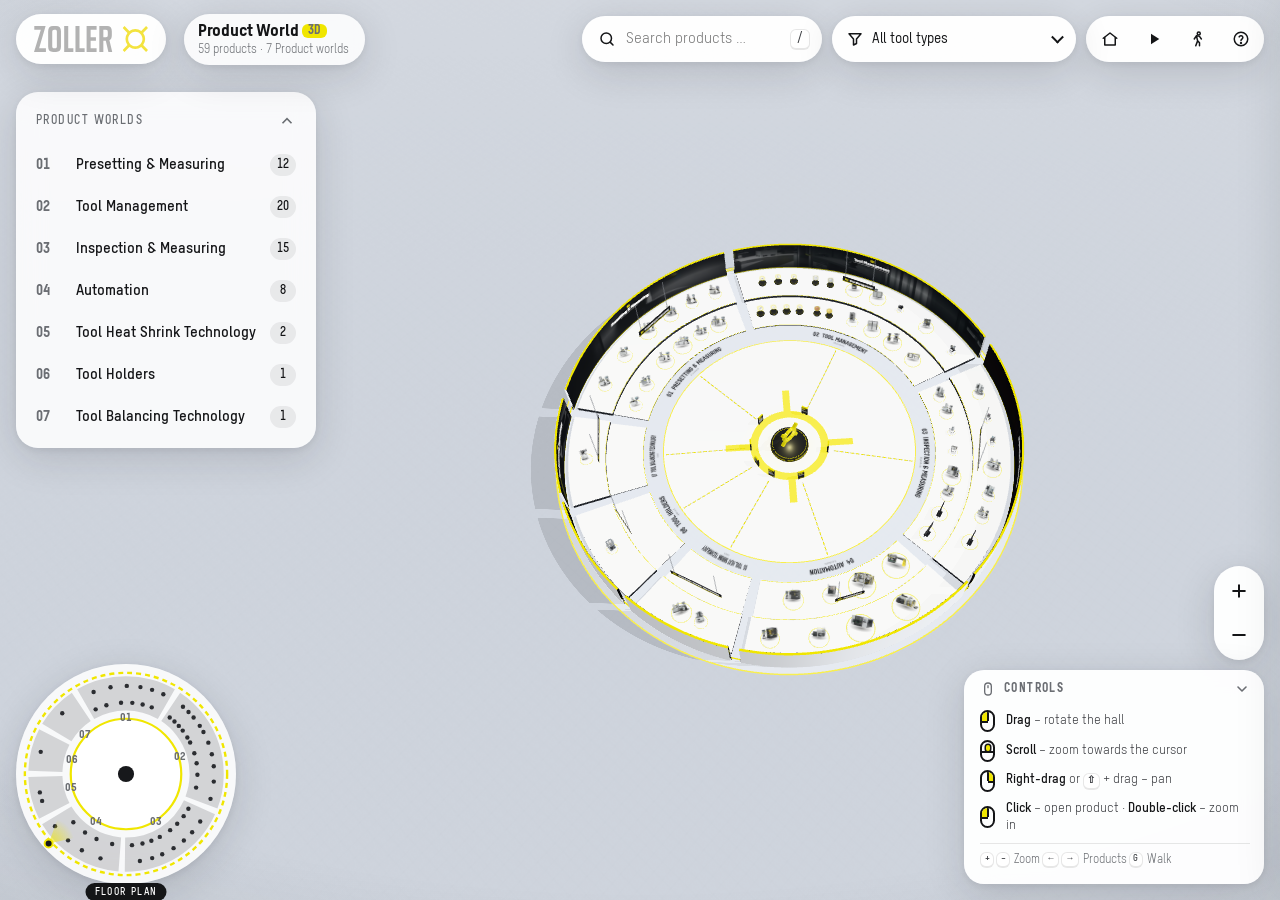
==== docs/en-ca/index.html @ 80442651 "Showroom auf Englisch, Französisch und Spanisch für die Länderseiten - Sprachfassungen /en-ca/, /fr-" ====
<!doctype html>
<html lang="en-CA">
<head>
  <meta charset="utf-8">
  <meta name="viewport" content="width=device-width, initial-scale=1, viewport-fit=cover">
  <title>ZOLLER 3D Product World</title>
  <meta name="description" content="All ZOLLER products in a walk-through 3D showroom – arranged by product world: presetting & measuring, tool management, inspection & measuring, automation, tool heat shrink technology, tool holders and tool balancing.">
  <meta name="theme-color" content="#e7e9ec">
  <meta property="og:title" content="ZOLLER 3D Product World">
  <meta property="og:description" content="All ZOLLER products in a walk-through 3D showroom, arranged by product world.">
  <meta property="og:image" content="https://mzollercreations.github.io/zoller-produktumgebung-3d/assets/img/vorschau.jpg">
  <meta property="og:type" content="website">
  <meta name="twitter:card" content="summary_large_image">
  <link rel="icon" href="../assets/img/favicon.ico">
  <link rel="stylesheet" href="../assets/css/app.css">
  <script type="importmap">{ "imports": { "three": "../assets/vendor/three.module.min.js" } }</script>
</head>
<body>
  <div class="app is-loading" id="app">
    <canvas id="scene" class="scene" aria-label="3D showroom with all ZOLLER products"></canvas>
    <div class="vignette" aria-hidden="true"></div>

    <header class="topbar">
      <a class="brand" href="https://mzollercreations.github.io/zoller-canada/" aria-label="Back to the ZOLLER website" title="Back to the ZOLLER website">
        <img src="../assets/img/zoller.svg" alt="ZOLLER" width="132" height="30">
      </a>
      <div class="brand__title">
        <strong>Product World <span class="tag3d">3D</span></strong>
        <span id="stats">Showroom</span>
      </div>

      <div class="tools">
        <div class="search" id="search-wrap">
          <svg class="icon" viewBox="0 0 24 24" aria-hidden="true"><circle cx="11" cy="11" r="7"/><path d="m20 20-3.5-3.5"/></svg>
          <input id="search" type="search" placeholder="Search products …" autocomplete="off" aria-label="Search products" aria-controls="search-results" aria-expanded="false" role="combobox">
          <kbd class="kbd" aria-hidden="true">/</kbd>
          <ul class="search__results" id="search-results" role="listbox" hidden></ul>
        </div>
        <label class="select" title="Which machines suit your tool type?">
          <svg class="icon" viewBox="0 0 24 24" aria-hidden="true"><path d="M4 5h16l-6 7v6l-4 2v-8z"/></svg>
          <select id="tooltype" aria-label="Filter by tool type"><option value="">All tool types</option></select>
        </label>
        <div class="seg" role="group" aria-label="View">
          <button class="btn-icon" id="btn-overview" type="button" title="Overview (H)" aria-label="Overview">
            <svg viewBox="0 0 24 24" aria-hidden="true"><path d="M3 11 12 4l9 7"/><path d="M5 10v10h14V10"/></svg><span>Overview</span>
          </button>
          <button class="btn-icon" id="btn-tour" type="button" title="Automatic tour (T)" aria-label="Start tour">
            <svg viewBox="0 0 24 24" aria-hidden="true"><path d="M8 5v14l11-7z"/></svg><span>Tour</span>
          </button>
          <button class="btn-icon" id="btn-walk" type="button" title="Walk through the hall (G)" aria-label="Walk" aria-pressed="false">
            <svg viewBox="0 0 24 24" aria-hidden="true"><circle cx="13" cy="4.5" r="2"/><path d="m9 21 2.5-6.5L14 17v4M7 12l3-4.5 4 1 2.5 3.5M11.5 14.5 10 8"/></svg><span>Walk</span>
          </button>
          <button class="btn-icon" id="btn-help" type="button" title="Controls (?)" aria-label="Help with the controls">
            <svg viewBox="0 0 24 24" aria-hidden="true"><circle cx="12" cy="12" r="9"/><path d="M9.5 9.2a2.6 2.6 0 0 1 5 .9c0 1.8-2.5 2.2-2.5 3.9"/><circle cx="12" cy="17.3" r=".6" fill="currentColor"/></svg>
          </button>
        </div>
      </div>
    </header>

    <nav class="dock" id="dock" aria-label="Product worlds">
      <div class="dock__head">
        <span>Product worlds</span>
        <button class="dock__toggle" id="dock-toggle" type="button" aria-expanded="true" aria-label="Expand/collapse product worlds">
          <svg viewBox="0 0 24 24" aria-hidden="true"><path d="m6 15 6-6 6 6"/></svg>
        </button>
      </div>
      <ol class="dock__list" id="dock-list"></ol>
    </nav>

    <div class="minimap" id="minimap-wrap">
      <canvas id="minimap" width="220" height="220" aria-label="Floor plan of the hall – click to fly there"></canvas>
      <span class="minimap__label">Floor plan</span>
    </div>

    <div class="tooltip" id="tooltip" role="status" aria-live="polite"></div>

    <div class="filterbar" id="filterbar" hidden>
      <span id="filter-text"></span>
      <button type="button" id="filter-clear" class="chip chip--dark">Clear filter ×</button>
    </div>

    <aside class="panel" id="panel" aria-hidden="true" aria-labelledby="panel-title" role="dialog">
      <div class="panel__bar">
        <button type="button" class="round" id="panel-prev" aria-label="Previous product" title="Previous product (←)"><svg viewBox="0 0 24 24"><path d="m15 18-6-6 6-6"/></svg></button>
        <span class="panel__pos" id="panel-pos"></span>
        <button type="button" class="round" id="panel-next" aria-label="Next product" title="Next product (→)"><svg viewBox="0 0 24 24"><path d="m9 18 6-6-6-6"/></svg></button>
        <button type="button" class="round round--close" id="panel-close" aria-label="Close" title="Close (Esc)"><svg viewBox="0 0 24 24"><path d="M6 6l12 12M18 6 6 18"/></svg></button>
      </div>
      <div class="panel__scroll" id="panel-body"></div>
    </aside>

    <div class="tourbar" id="tourbar" hidden>
      <div class="tourbar__progress"><i id="tour-progress"></i></div>
      <div class="tourbar__row">
        <span class="tourbar__badge">Tour</span>
        <span class="tourbar__now" id="tour-now"></span>
        <button type="button" class="round round--sm" id="tour-prev" aria-label="Back"><svg viewBox="0 0 24 24"><path d="m15 18-6-6 6-6"/></svg></button>
        <button type="button" class="round round--sm round--yellow" id="tour-play" aria-label="Pause"><svg viewBox="0 0 24 24"><path d="M8 5h3v14H8zM13 5h3v14h-3z"/></svg></button>
        <button type="button" class="round round--sm" id="tour-next" aria-label="Next"><svg viewBox="0 0 24 24"><path d="m9 18 6-6-6-6"/></svg></button>
        <button type="button" class="round round--sm" id="tour-stop" aria-label="End tour"><svg viewBox="0 0 24 24"><path d="M6 6l12 12M18 6 6 18"/></svg></button>
      </div>
    </div>

    <div class="walkhint" id="walkhint" hidden>
      <strong>Walk mode</strong>
      <span>You are walking through the hall at eye level</span>
      <button type="button" class="chip chip--dark" id="walk-exit">Exit</button>
    </div>

    <div class="toast" id="toast" role="status" aria-live="polite"></div>

    <div class="controls" id="controls">
      <div class="zoom" role="group" aria-label="Zoom">
        <button type="button" class="zoom__btn" id="zoom-in" aria-label="Zoom in" title="Zoom in (+)"><svg viewBox="0 0 24 24"><path d="M12 5v14M5 12h14"/></svg></button>
        <button type="button" class="zoom__btn" id="zoom-out" aria-label="Zoom out" title="Zoom out (−)"><svg viewBox="0 0 24 24"><path d="M5 12h14"/></svg></button>
      </div>
      <section class="legend" id="legend" aria-label="Controls">
        <button type="button" class="legend__head" id="legend-toggle" aria-expanded="true">
          <span class="legend__title"><svg viewBox="0 0 24 24" aria-hidden="true"><rect x="7" y="3" width="10" height="18" rx="5"/><path d="M12 7v3"/></svg>Controls</span>
          <svg class="legend__chev" viewBox="0 0 24 24" aria-hidden="true"><path d="m6 9 6 6 6-6"/></svg>
        </button>
        <ul class="legend__list legend--orbit only-desktop-list">
          <li><i class="m m--left" aria-hidden="true"></i><span><b>Drag</b> – rotate the hall</span></li>
          <li><i class="m m--wheel" aria-hidden="true"></i><span><b>Scroll</b> – zoom towards the cursor</span></li>
          <li><i class="m m--right" aria-hidden="true"></i><span><b>Right-drag</b> or <kbd>⇧</kbd> + drag – pan</span></li>
          <li><i class="m m--left" aria-hidden="true"></i><span><b>Click</b> – open product · <b>Double-click</b> – zoom in</span></li>
          <li class="legend__keys"><kbd>+</kbd><kbd>−</kbd> Zoom <kbd>←</kbd><kbd>→</kbd> Products <kbd>G</kbd> Walk</li>
        </ul>
        <ul class="legend__list legend--walk only-desktop-list">
          <li><span class="k"><kbd>W</kbd><kbd>A</kbd><kbd>S</kbd><kbd>D</kbd></span><span>walk · <kbd>⇧</kbd> faster</span></li>
          <li><span class="k"><kbd>Q</kbd><kbd>E</kbd></span><span>turn (also <kbd>←</kbd><kbd>→</kbd>)</span></li>
          <li><i class="m m--left" aria-hidden="true"></i><span><b>Drag</b> – look around</span></li>
          <li><i class="m m--left" aria-hidden="true"></i><span><b>Click the floor</b> – walk there</span></li>
          <li class="legend__keys"><kbd>G</kbd> or <kbd>Esc</kbd> ends walk mode</li>
        </ul>
        <ul class="legend__list legend--orbit only-touch-list">
          <li><i class="f f--1" aria-hidden="true"></i><span><b>Swipe</b> – rotate the hall</span></li>
          <li><i class="f f--2" aria-hidden="true"></i><span><b>Pinch with two fingers</b> – zoom</span></li>
          <li><i class="f f--2" aria-hidden="true"></i><span><b>Drag with two fingers</b> – pan</span></li>
          <li><i class="f f--1" aria-hidden="true"></i><span><b>Tap</b> – open product</span></li>
        </ul>
        <ul class="legend__list legend--walk only-touch-list">
          <li><i class="f f--1" aria-hidden="true"></i><span><b>Swipe</b> – look around</span></li>
          <li><i class="f f--1" aria-hidden="true"></i><span><b>Tap the floor</b> – walk there</span></li>
          <li><i class="f f--2" aria-hidden="true"></i><span><b>Pinch with two fingers</b> – forward / back</span></li>
        </ul>
      </section>
    </div>

    <div class="help" id="help" hidden role="dialog" aria-labelledby="help-title">
      <div class="help__card">
        <button type="button" class="round round--close help__close" id="help-close" aria-label="Close"><svg viewBox="0 0 24 24"><path d="M6 6l12 12M18 6 6 18"/></svg></button>
        <h2 id="help-title">How to move through the hall</h2>
        <p class="help__lead">All ZOLLER products are arranged in seven product worlds around the central plaza with the ZOLLER symbol.</p>
        <div class="help__grid">
          <section>
            <h3>Mouse</h3>
            <ul>
              <li><b>Drag</b> – rotate the hall</li>
              <li><b>Right-click / ⇧ + drag</b> – pan</li>
              <li><b>Scroll / trackpad pinch</b> – zoom towards the cursor</li>
              <li><b>Double-click the floor</b> – zoom in</li>
              <li><b>Click a product</b> – fly there &amp; details</li>
              <li><b>Click a sign</b> – go to product world</li>
            </ul>
          </section>
          <section>
            <h3>Keyboard</h3>
            <ul>
              <li><kbd>+</kbd> <kbd>−</kbd> – zoom</li>
              <li><kbd>←</kbd> <kbd>→</kbd> – previous / next product</li>
              <li><kbd>1</kbd>–<kbd>7</kbd> – product world</li>
              <li><kbd>H</kbd> – overview · <kbd>T</kbd> – tour</li>
              <li><kbd>G</kbd> – walk · <kbd>/</kbd> – search</li>
              <li><kbd>Esc</kbd> – close / back</li>
            </ul>
          </section>
          <section>
            <h3>Walk</h3>
            <ul>
              <li><kbd>W</kbd><kbd>A</kbd><kbd>S</kbd><kbd>D</kbd> – walk, <kbd>Q</kbd><kbd>E</kbd> – turn</li>
              <li><b>Drag</b> – look around</li>
              <li><b>Click the floor</b> – walk there</li>
              <li><b>Touch</b>: tap to walk, two fingers forward/back</li>
            </ul>
          </section>
        </div>
        <p class="help__note">The yellow line on the floor marks the exhibition area – you cannot go beyond it. Every product links to its page on the <a href="https://mzollercreations.github.io/zoller-canada/products/">ZOLLER website</a>.</p>
      </div>
    </div>

    <div class="loader" id="loader" role="status" aria-live="polite">
      <svg class="loader__mark" viewBox="-60 -60 120 120" aria-hidden="true">
        <circle class="loader__ring" r="27" />
        <path class="loader__arms" d="M19 -19 L40 -40 M19 19 L40 40 M-19 19 L-40 40 M-19 -19 L-40 -40" />
      </svg>
      <div class="loader__title">3D Product World</div>
      <div class="loader__bar"><i id="loader-bar"></i></div>
      <div class="loader__text" id="loader-text">Setting up the showroom …</div>
    </div>

    <section class="fallback" id="fallback" hidden aria-label="Product overview"></section>
  </div>

  <noscript><p style="padding:2rem;font-family:sans-serif">The 3D Product World requires JavaScript. You can find all products on the <a href="https://mzollercreations.github.io/zoller-canada/products/">ZOLLER website</a>.</p></noscript>
  <script>window.ZI18N={"Zoller Produktumgebung 3D": "ZOLLER 3D Product World", "Produktumgebung ": "Product World ", "Showroom": "Showroom", "Alle Werkzeugtypen": "All tool types", "Übersicht": "Overview", "Rundgang": "Tour", "Begehen": "Walk", "Themenwelten": "Product worlds", "Lageplan": "Floor plan", "Filter aufheben ×": "Clear filter ×", "Begehen-Modus": "Walk mode", "Sie gehen in Augenhöhe durch die Halle": "You are walking through the hall at eye level", "Beenden": "Exit", "Steuerung": "Controls", "Ziehen": "Drag", " – Halle drehen": " – rotate the hall", "Scrollen": "Scroll", " – zoomen, zum Mauszeiger hin": " – zoom towards the cursor", "Rechts ziehen": "Right-drag", " oder ": " or ", " + Ziehen – verschieben": " + drag – pan", "Klick": "Click", " – Produkt öffnen · ": " – open product · ", "Doppelklick": "Double-click", " – heranzoomen": " – zoom in", " Zoom ": " Zoom ", " Produkte ": " Products ", " Begehen": " Walk", "gehen · ": "walk · ", " schneller": " faster", "drehen (auch ": "turn (also ", " – umsehen": " – look around", "Klick auf den Boden": "Click the floor", " – hingehen": " – walk there", " beendet das Begehen": " ends walk mode", "Wischen": "Swipe", "Zwei Finger spreizen": "Pinch with two fingers", " – zoomen": " – zoom", "Zwei Finger schieben": "Drag with two fingers", " – verschieben": " – pan", "Tippen": "Tap", " – Produkt öffnen": " – open product", "Tippen auf den Boden": "Tap the floor", " – vor / zurück": " – forward / back", "So bewegen Sie sich durch die Halle": "How to move through the hall", "Alle ZOLLER-Produkte stehen in sieben Themenwelten rund um den zentralen Platz mit dem ZOLLER-Symbol.": "All ZOLLER products are arranged in seven product worlds around the central plaza with the ZOLLER symbol.", "Maus": "Mouse", "Rechtsklick / ⇧ + Ziehen": "Right-click / ⇧ + drag", "Scrollen / Trackpad-Pinch": "Scroll / trackpad pinch", " – zoomen zum Mauszeiger": " – zoom towards the cursor", "Doppelklick auf den Boden": "Double-click the floor", "Klick auf Produkt": "Click a product", " – hinfliegen &amp; Details": " – fly there &amp; details", "Klick auf Schild": "Click a sign", " – Themenwelt ansteuern": " – go to product world", "Tastatur": "Keyboard", " – vorheriges / nächstes Produkt": " – previous / next product", " – Themenwelt": " – product world", " – Übersicht · ": " – overview · ", " – Rundgang": " – tour", " – Begehen · ": " – walk · ", " – Suche": " – search", " – schließen / zurück": " – close / back", " – gehen, ": " – walk, ", " – drehen": " – turn", " – dorthin gehen": " – walk there", ": tippen zum Gehen, zwei Finger vor/zurück": ": tap to walk, two fingers forward/back", "Die gelbe Linie am Boden markiert den Ausstellungsbereich – weiter hinaus geht es nicht. Jedes Produkt verlinkt auf seine Seite der ": "The yellow line on the floor marks the exhibition area – you cannot go beyond it. Every product links to its page on the ", "ZOLLER Webseite": "ZOLLER website", "Produktumgebung 3D": "3D Product World", "Showroom wird aufgebaut …": "Setting up the showroom …", "Die Produktumgebung 3D benötigt JavaScript. Alle Produkte finden Sie auf der ": "The 3D Product World requires JavaScript. You can find all products on the ", "Alle ZOLLER-Produkte in einem begehbaren 3D-Showroom – sortiert nach Themenwelten: Einstellen & Messen, Toolmanagement, Prüfen & Messen, Automation, Schrumpftechnik, Werkzeugaufnahmen und Wuchttechnik.": "All ZOLLER products in a walk-through 3D showroom – arranged by product world: presetting & measuring, tool management, inspection & measuring, automation, tool heat shrink technology, tool holders and tool balancing.", "Alle ZOLLER-Produkte in einem begehbaren 3D-Showroom, sortiert nach Themenwelten.": "All ZOLLER products in a walk-through 3D showroom, arranged by product world.", "3D-Showroom mit allen ZOLLER-Produkten": "3D showroom with all ZOLLER products", "Zurück zur ZOLLER Webseite": "Back to the ZOLLER website", "Produkt suchen …": "Search products …", "Produkt suchen": "Search products", "Welche Geräte passen zu Ihrem Werkzeugtyp?": "Which machines suit your tool type?", "Nach Werkzeugtyp filtern": "Filter by tool type", "Ansicht": "View", "Übersicht (H)": "Overview (H)", "Automatischer Rundgang (T)": "Automatic tour (T)", "Rundgang starten": "Start tour", "Halle zu Fuß begehen (G)": "Walk through the hall (G)", "Steuerung (?)": "Controls (?)", "Hilfe zur Steuerung": "Help with the controls", "Themenwelten ein-/ausklappen": "Expand/collapse product worlds", "Lageplan der Halle – klicken zum Hinfliegen": "Floor plan of the hall – click to fly there", "Vorheriges Produkt": "Previous product", "Vorheriges Produkt (←)": "Previous product (←)", "Nächstes Produkt": "Next product", "Nächstes Produkt (→)": "Next product (→)", "Schließen": "Close", "Schließen (Esc)": "Close (Esc)", "Zurück": "Back", "Pause": "Pause", "Weiter": "Next", "Rundgang beenden": "End tour", "Zoom": "Zoom", "Hineinzoomen": "Zoom in", "Hineinzoomen (+)": "Zoom in (+)", "Herauszoomen": "Zoom out", "Herauszoomen (−)": "Zoom out (−)", "Produktübersicht": "Product overview", "Produkte": "products", "Produkt": "product", "Kein Produkt gefunden": "No product found", "{0}: {1} passende Lösung leuchtet in der Halle": "{0}: {1} matching solution lights up in the hall", "{0}: {1} passende Lösungen leuchten in der Halle": "{0}: {1} matching solutions light up in the hall", "Softwarepaket": "Software package", "Zur Produktseite": "Product page", "Im Shop": "In the shop", "Anfragen": "Inquire", "Kamera zum Produkt": "Move the camera to the product", "Im Raum zeigen": "Show in the hall", "Direktlink kopieren": "Copy direct link", "Link": "Link", "Geeignet für": "Suitable for", "Auch zu finden unter": "Also found under", "Ausstattung & Merkmale": "Equipment & features", "Modelle": "Models", "Technische Daten": "Technical data", "Tabellen": "tables", "Mehr erfahren": "Learn more", "Bilder": "Images", "Weitere Seiten zum Produkt": "More pages about the product", "Alle Details auf der Produktseite:": "All details on the product page:", "Kopiert": "Copied", "Weiter abspielen": "Resume", "Weiter heraus geht es nicht – Sie sehen die ganze Halle.": "You can’t zoom out any further – you are seeing the whole hall.", "Rand der Ausstellung erreicht.": "You have reached the edge of the exhibition.", "Hier endet der Ausstellungsbereich.": "The exhibition area ends here.", "Ausgewählt": "Selected", "Klicken für Details": "Click for details", "Themenwelt ansteuern": "Go to product world", "Hier sind alle Produkte als Übersicht – ein Klick öffnet die Details.": "Here are all products as an overview – click to open the details.", "Ihr Browser unterstützt kein WebGL, daher kann der 3D-Showroom nicht angezeigt werden.": "Your browser does not support WebGL, so the 3D showroom cannot be displayed.", "Exponate werden aufgestellt …": "Setting up the exhibits …", "Der 3D-Showroom konnte nicht gestartet werden.": "The 3D showroom could not be started.", "ZOLLER  ·  PRODUKTUMGEBUNG 3D  ·  ": "ZOLLER  ·  3D PRODUCT WORLD  ·  ", "Produktseite": "Product page", "Über 2500 Werkzeugaufnahmen": "More than 2,500 tool holders", "Optional mit »idChip«": "Optionally with »idChip«", "Kompatibel zu ZOLLER TMS": "Compatible with ZOLLER TMS", "Tooling-Shop auf myzoller.com": "Tooling shop on myzoller.com", "Übersicht Werkzeugaufnahmen": "Tool holder overview", "ZOLLER Tooling Solutions: Werkzeugaufnahmen für alle gängigen Schnittstellen – optional mit »idChip« für mehr Prozesssicherheit durch aktuelle Werkzeugdaten. Kompatibel zu ZOLLER TMS Tool Management Solutions.": "ZOLLER Tooling Solutions: tool holders for all common interfaces – optionally with »idChip« for greater process reliability through up-to-date tool data. Compatible with ZOLLER TMS Tool Management Solutions."};window.ZBASE="../";</script>
  <script type="module" src="../assets/js/main.js"></script>
</body>
</html>
---- docs/assets/css/app.css ----
/* ZOLLER Produktumgebung 3D – Oberfläche
   Corporate Design: T-Star, Schwarz / Weiß / ZOLLER-Gelb #F0E600 */

@font-face { font-family: "T-Star"; src: url("../fonts/T-Star-Light.woff2") format("woff2"); font-weight: 300; font-display: swap; }
@font-face { font-family: "T-Star"; src: url("../fonts/T-Star-Regular.woff2") format("woff2"); font-weight: 400; font-display: swap; }
@font-face { font-family: "T-Star"; src: url("../fonts/T-Star-Medium.woff2") format("woff2"); font-weight: 500; font-display: swap; }
@font-face { font-family: "T-Star"; src: url("../fonts/T-Star-Bold.woff2") format("woff2"); font-weight: 700; font-display: swap; }
@font-face { font-family: "T-Star"; src: url("../fonts/T-Star-Heavy.woff2") format("woff2"); font-weight: 800; font-display: swap; }

:root {
  --yellow: #f0e600;
  --ink: #141517;
  --ink-2: #3a3c40;
  --muted: #6b6e73;
  --line: rgba(20, 21, 23, .1);
  --bg: #e7e9ec;
  --glass: rgba(255, 255, 255, .86);
  --glass-strong: rgba(255, 255, 255, .96);
  --shadow: 0 10px 40px rgba(20, 22, 26, .14), 0 2px 8px rgba(20, 22, 26, .08);
  --radius: 22px;
  --radius-sm: 12px;
  --font: "T-Star", "Helvetica Neue", Arial, sans-serif;
  --ease: cubic-bezier(.16, 1, .3, 1);
  --gap: 16px;
  --panel-w: min(460px, 38vw);
  --safe-b: env(safe-area-inset-bottom, 0px);
}

* { box-sizing: border-box; }
[hidden] { display: none !important; }
html, body { margin: 0; height: 100%; background: var(--bg); color: var(--ink); font-family: var(--font); -webkit-font-smoothing: antialiased; }
body { overflow: hidden; overscroll-behavior: none; }
button, input, select { font: inherit; color: inherit; }
button { cursor: pointer; }
a { color: inherit; }
svg { display: block; }
kbd, .kbd { display: inline-block; min-width: 1.6em; padding: .05em .4em; border: 1px solid var(--line); border-bottom-width: 2px; border-radius: 6px; background: #fff; font: 600 .78em/1.4 var(--font); text-align: center; color: var(--ink-2); }
:focus-visible { outline: 3px solid var(--yellow); outline-offset: 2px; }

.app { position: fixed; inset: 0; }
.scene { position: absolute; inset: 0; width: 100%; height: 100%; display: block; touch-action: none; outline: none; }
.scene.is-dragging { cursor: grabbing !important; }
.vignette { position: absolute; inset: 0; pointer-events: none; background: radial-gradient(120% 90% at 50% 45%, transparent 60%, rgba(30, 32, 36, .16) 100%); }

/* ------------------------------------------------------------ Kopfzeile */
.topbar { position: absolute; top: 0; left: 0; right: 0; display: flex; align-items: center; gap: 18px; padding: 14px var(--gap); pointer-events: none; z-index: 20; }
.topbar > * { pointer-events: auto; }
.brand { display: flex; align-items: center; padding: 12px 18px; background: var(--glass-strong); border-radius: 999px; box-shadow: var(--shadow); backdrop-filter: blur(12px); }
.brand img { height: 26px; width: auto; }
.brand__title { display: flex; flex-direction: column; line-height: 1.1; padding: 8px 16px 8px 14px; border-radius: 999px; background: var(--glass); backdrop-filter: blur(12px); box-shadow: var(--shadow); }
.brand__title strong { font-weight: 800; font-size: 17px; letter-spacing: -.01em; }
.brand__title span { font-size: 12px; color: var(--muted); margin-top: 2px; }
.tag3d { display: inline-block; background: var(--yellow); color: var(--ink); padding: 1px 6px 0; border-radius: 6px; font-size: 13px; vertical-align: 2px; }

.tools { margin-left: auto; display: flex; align-items: center; gap: 10px; }
.icon { width: 18px; height: 18px; fill: none; stroke: currentColor; stroke-width: 2; stroke-linecap: round; stroke-linejoin: round; flex: none; }
.search { position: relative; display: flex; align-items: center; gap: 8px; height: 46px; padding: 0 12px 0 16px; background: var(--glass-strong); border-radius: 999px; box-shadow: var(--shadow); width: 300px; transition: width .4s var(--ease); }
.search:focus-within { width: 360px; }
.search input { flex: 1; min-width: 0; border: 0; outline: 0; background: transparent; font-size: 15px; }
.search input::-webkit-search-cancel-button { display: none; }
.search__results { position: absolute; top: calc(100% + 8px); left: 0; right: 0; margin: 0; padding: 6px; list-style: none; background: var(--glass-strong); border-radius: 18px; box-shadow: var(--shadow); max-height: min(60vh, 460px); overflow: auto; backdrop-filter: blur(14px); }
.search__results li { display: flex; align-items: center; gap: 12px; padding: 8px 10px; border-radius: 12px; cursor: pointer; }
.search__results li[aria-selected="true"], .search__results li:hover { background: rgba(240, 230, 0, .35); }
.search__results img { width: 54px; height: 42px; object-fit: contain; flex: none; }
.search__results .r-name { font-weight: 700; font-size: 15px; }
.search__results .r-meta { font-size: 12px; color: var(--muted); }
.search__results .r-empty { color: var(--muted); padding: 12px; cursor: default; }

.select { position: relative; display: flex; align-items: center; gap: 8px; height: 46px; padding: 0 14px; background: var(--glass-strong); border-radius: 999px; box-shadow: var(--shadow); cursor: pointer; }
.select select { appearance: none; border: 0; outline: 0; background: transparent; font-size: 14px; font-weight: 500; padding-right: 14px; cursor: pointer; max-width: 190px; }
.select::after { content: ""; position: absolute; right: 14px; top: 50%; width: 7px; height: 7px; border-right: 2px solid currentColor; border-bottom: 2px solid currentColor; transform: translateY(-70%) rotate(45deg); pointer-events: none; }
.select.is-active { background: var(--yellow); }

.seg { display: flex; gap: 4px; padding: 4px; background: var(--glass-strong); border-radius: 999px; box-shadow: var(--shadow); }
.btn-icon { display: flex; align-items: center; gap: 8px; height: 38px; padding: 0 14px; border: 0; border-radius: 999px; background: transparent; font-size: 14px; font-weight: 600; transition: background .2s, color .2s; }
.btn-icon svg { width: 18px; height: 18px; fill: none; stroke: currentColor; stroke-width: 2; stroke-linecap: round; stroke-linejoin: round; }
#btn-tour svg { fill: currentColor; stroke: none; }
.btn-icon:hover { background: rgba(20, 21, 23, .07); }
.btn-icon.is-on { background: var(--ink); color: #fff; }
.btn-icon.is-on svg { color: var(--yellow); }
#btn-help { padding: 0 10px; }

/* ------------------------------------------------------------ Themenwelten-Dock */
.dock { position: absolute; left: var(--gap); top: 92px; width: 300px; max-height: calc(100% - 92px - 260px); display: flex; flex-direction: column; background: var(--glass); backdrop-filter: blur(14px); border-radius: var(--radius); box-shadow: var(--shadow); z-index: 15; overflow: hidden; transition: transform .5s var(--ease), opacity .3s; }
.dock__head { display: flex; align-items: center; justify-content: space-between; padding: 14px 14px 8px 20px; font-size: 12px; font-weight: 700; letter-spacing: .12em; text-transform: uppercase; color: var(--muted); }
.dock__toggle { width: 30px; height: 30px; border: 0; background: transparent; border-radius: 50%; display: grid; place-items: center; }
.dock__toggle svg { width: 18px; height: 18px; fill: none; stroke: currentColor; stroke-width: 2.2; transition: transform .3s var(--ease); }
.dock.is-collapsed .dock__toggle svg { transform: rotate(180deg); }
.dock.is-collapsed .dock__list { display: none; }
.dock__list { list-style: none; margin: 0; padding: 0 8px 10px; overflow: auto; scrollbar-width: thin; }
.cat { border-radius: 16px; transition: background .25s; }
.cat__btn { width: 100%; display: grid; grid-template-columns: 34px 1fr auto; align-items: center; gap: 6px; padding: 10px 12px; border: 0; background: transparent; border-radius: 14px; text-align: left; }
.cat__btn:hover { background: rgba(20, 21, 23, .06); }
.cat__num { font-weight: 800; font-size: 14px; color: var(--muted); font-variant-numeric: tabular-nums; }
.cat__name { font-weight: 700; font-size: 15px; }
.cat__count { font-size: 12px; font-weight: 700; min-width: 26px; height: 22px; padding: 0 7px; display: grid; place-items: center; border-radius: 999px; background: rgba(20, 21, 23, .07); }
.cat.is-active { background: var(--ink); color: #fff; }
.cat.is-active .cat__num { color: var(--yellow); }
.cat.is-active .cat__count { background: var(--yellow); color: var(--ink); }
.cat.is-active .cat__btn:hover { background: rgba(255, 255, 255, .06); }
.cat__items { display: none; list-style: none; margin: 0; padding: 0 8px 10px 14px; }
.cat.is-open .cat__items { display: block; }
.cat__sub { font-size: 11px; letter-spacing: .1em; text-transform: uppercase; color: rgba(255, 255, 255, .55); padding: 10px 8px 4px 32px; }
.cat__item { width: 100%; display: flex; align-items: center; gap: 10px; padding: 6px 8px; border: 0; background: transparent; border-radius: 10px; text-align: left; font-size: 14px; color: rgba(255, 255, 255, .92); }
.cat__item img { width: 34px; height: 26px; object-fit: contain; flex: none; }
.cat__item:hover { background: rgba(255, 255, 255, .1); }
.cat__item.is-sel { background: var(--yellow); color: var(--ink); font-weight: 700; }
.cat__item.is-dim { opacity: .35; }

/* ------------------------------------------------------------ Minikarte */
.minimap { position: absolute; left: var(--gap); bottom: calc(var(--gap) + var(--safe-b)); width: 220px; height: 220px; border-radius: 50%; background: var(--glass); backdrop-filter: blur(12px); box-shadow: var(--shadow); z-index: 15; }
.minimap canvas { width: 100%; height: 100%; border-radius: 50%; cursor: pointer; display: block; }
.minimap__label { position: absolute; left: 50%; bottom: -8px; transform: translate(-50%, 50%); font-size: 10px; letter-spacing: .14em; text-transform: uppercase; font-weight: 700; background: var(--ink); color: #fff; padding: 3px 9px; border-radius: 999px; pointer-events: none; }

/* ------------------------------------------------------------ Tooltip */
.tooltip { position: absolute; left: 0; top: 0; z-index: 30; pointer-events: none; padding: 10px 14px; max-width: 280px; background: var(--ink); color: #fff; border-radius: 14px; box-shadow: var(--shadow); opacity: 0; transform: translate(-50%, calc(-100% - 18px)) scale(.96); transition: opacity .18s, transform .18s var(--ease); }
.tooltip.is-on { opacity: 1; transform: translate(-50%, calc(-100% - 18px)) scale(1); }
.tooltip b { display: block; font-size: 16px; }
.tooltip span { display: block; font-size: 13px; color: rgba(255, 255, 255, .72); margin-top: 2px; }
.tooltip em { display: block; font-style: normal; font-size: 11px; color: var(--yellow); margin-top: 6px; letter-spacing: .06em; text-transform: uppercase; font-weight: 700; }

/* ------------------------------------------------------------ Filterleiste */
.filterbar { position: absolute; top: 88px; left: 50%; transform: translateX(-50%); z-index: 16; display: flex; align-items: center; gap: 12px; padding: 8px 8px 8px 18px; background: var(--yellow); border-radius: 999px; box-shadow: var(--shadow); font-weight: 600; font-size: 14px; white-space: nowrap; }
.chip { border: 0; border-radius: 999px; padding: 7px 14px; font-size: 13px; font-weight: 700; background: rgba(20, 21, 23, .08); }
.chip--dark { background: var(--ink); color: #fff; }
.chip--dark:hover { background: #000; }

/* ------------------------------------------------------------ Produkt-Panel */
.panel { position: absolute; top: 0; right: 0; bottom: 0; width: var(--panel-w); z-index: 25; display: flex; flex-direction: column; background: var(--glass-strong); backdrop-filter: blur(18px); box-shadow: -10px 0 50px rgba(20, 22, 26, .16); transform: translateX(104%); transition: transform .6s var(--ease); }
.panel.is-open { transform: none; }
.panel__bar { display: flex; align-items: center; gap: 8px; padding: 14px 16px 10px; border-bottom: 1px solid var(--line); }
.panel__pos { flex: 1; text-align: center; font-size: 12px; font-weight: 700; letter-spacing: .1em; text-transform: uppercase; color: var(--muted); }
.round { width: 40px; height: 40px; flex: none; display: grid; place-items: center; border: 0; border-radius: 50%; background: rgba(20, 21, 23, .07); transition: background .2s, transform .2s; }
.round svg { width: 20px; height: 20px; fill: none; stroke: currentColor; stroke-width: 2.2; stroke-linecap: round; stroke-linejoin: round; }
.round:hover { background: rgba(20, 21, 23, .14); }
.round--close { background: var(--ink); color: #fff; }
.round--close:hover { background: #000; }
.round--sm { width: 34px; height: 34px; }
.round--sm svg { width: 17px; height: 17px; }
.round--yellow { background: var(--yellow); }
.round--yellow svg { fill: currentColor; stroke: none; }
.round--yellow:hover { background: #fff35a; }
.panel__scroll { flex: 1; overflow: auto; overscroll-behavior: contain; padding-bottom: calc(30px + var(--safe-b)); scrollbar-width: thin; }

.p-hero { position: relative; margin: 14px 16px 0; border-radius: var(--radius); background: linear-gradient(160deg, #f4f5f6 0%, #e4e6e9 100%); overflow: hidden; aspect-ratio: 1.16; display: grid; place-items: center; }
.p-hero img { width: 100%; height: 100%; object-fit: contain; padding: 4%; transition: opacity .4s; }
.p-hero.is-package { background: radial-gradient(circle at 40% 35%, #fffbe0, #e9ebee 70%); }
.p-hero .p-pkg { width: 62%; aspect-ratio: 1; border-radius: 50%; display: grid; place-items: center; text-align: center; font-weight: 800; box-shadow: 0 0 0 10px var(--yellow), 0 20px 60px rgba(0,0,0,.18); }
.p-pkg small { display: block; font-size: 14px; font-weight: 500; margin-top: 4px; }
.p-pkg span { font-size: 40px; line-height: 1; display: block; }
.p-head { padding: 22px 26px 4px; }
.p-crumb { display: flex; flex-wrap: wrap; align-items: center; gap: 6px; font-size: 12px; font-weight: 700; letter-spacing: .06em; text-transform: uppercase; color: var(--muted); }
.p-crumb button { border: 0; background: none; padding: 0; font: inherit; color: inherit; letter-spacing: inherit; text-transform: inherit; text-decoration: underline; text-decoration-color: rgba(0,0,0,.2); text-underline-offset: 3px; }
.p-crumb button:hover { color: var(--ink); text-decoration-color: var(--yellow); }
.p-crumb .num { background: var(--ink); color: var(--yellow); padding: 2px 6px; border-radius: 6px; }
.p-title { margin: 10px 0 0; font-size: clamp(30px, 2.6vw, 40px); line-height: 1.02; font-weight: 800; letter-spacing: -.02em; hyphens: auto; overflow-wrap: anywhere; }
.p-badge { display: inline-block; vertical-align: middle; margin-left: 8px; background: var(--ink); color: var(--yellow); font-size: 12px; letter-spacing: .1em; padding: 4px 9px; border-radius: 999px; text-transform: uppercase; }
.p-claim { margin: 12px 0 0; font-size: 19px; line-height: 1.3; font-weight: 700; }
.p-body { padding: 4px 26px 0; font-size: 15.5px; line-height: 1.55; color: var(--ink-2); }
.p-body p { margin: 12px 0 0; hyphens: auto; }
.p-hl { list-style: none; margin: 18px 0 0; padding: 0; display: grid; gap: 8px; }
.p-hl li { position: relative; padding: 10px 14px 10px 42px; background: rgba(240, 230, 0, .22); border-radius: 12px; font-weight: 600; color: var(--ink); font-size: 14.5px; line-height: 1.35; }
.p-hl li::before { content: ""; position: absolute; left: 14px; top: 50%; width: 16px; height: 16px; margin-top: -8px; border-radius: 50%; background: var(--ink) url("data:image/svg+xml,%3Csvg xmlns='http://www.w3.org/2000/svg' viewBox='0 0 24 24' fill='none' stroke='%23f0e600' stroke-width='3.4' stroke-linecap='round' stroke-linejoin='round'%3E%3Cpath d='m6 12 4 4 8-8'/%3E%3C/svg%3E") center/12px no-repeat; }
.p-cta { display: flex; flex-wrap: wrap; gap: 8px; padding: 20px 26px 4px; }
.btn { display: inline-flex; align-items: center; gap: 8px; padding: 12px 18px; border-radius: 999px; font-weight: 700; font-size: 14px; text-decoration: none; border: 0; background: rgba(20, 21, 23, .08); color: var(--ink); transition: background .2s, transform .2s; }
.btn:hover { background: rgba(20, 21, 23, .15); }
.btn--primary { background: var(--yellow); }
.btn--primary:hover { background: #fff35a; }
.btn--dark { background: var(--ink); color: #fff; }
.btn--dark:hover { background: #000; }
.btn svg { width: 16px; height: 16px; fill: none; stroke: currentColor; stroke-width: 2.2; stroke-linecap: round; stroke-linejoin: round; }
.p-tags { padding: 16px 26px 0; }
.p-tags h4, .p-also h4 { margin: 0 0 8px; font-size: 12px; letter-spacing: .1em; text-transform: uppercase; color: var(--muted); }
.p-tags div { display: flex; flex-wrap: wrap; gap: 6px; }
.p-tags button { border: 1px solid var(--line); background: #fff; border-radius: 999px; padding: 5px 11px; font-size: 13px; font-weight: 500; }
.p-tags button:hover { border-color: var(--ink); }
.p-also { padding: 16px 26px 0; font-size: 14px; color: var(--ink-2); }
.p-acc { margin: 22px 16px 0; border-top: 1px solid var(--line); }
.acc { border-bottom: 1px solid var(--line); }
.acc > summary { list-style: none; display: flex; align-items: center; justify-content: space-between; gap: 12px; padding: 16px 10px; cursor: pointer; font-weight: 800; font-size: 16px; }
.acc > summary::-webkit-details-marker { display: none; }
.acc > summary small { font-weight: 600; font-size: 12px; color: var(--muted); margin-left: 8px; }
.acc > summary::after { content: ""; width: 9px; height: 9px; border-right: 2.4px solid currentColor; border-bottom: 2.4px solid currentColor; transform: rotate(45deg); transition: transform .3s var(--ease); margin-right: 4px; }
.acc[open] > summary::after { transform: rotate(-135deg); }
.acc__body { padding: 0 10px 18px; font-size: 14.5px; line-height: 1.5; color: var(--ink-2); }
.feat { padding: 10px 0; border-top: 1px dashed var(--line); }
.feat:first-child { border-top: 0; padding-top: 0; }
.feat b { display: block; color: var(--ink); font-size: 15px; margin-bottom: 2px; }
.models { display: grid; grid-template-columns: repeat(2, 1fr); gap: 10px; }
.model { background: #f2f3f4; border-radius: 14px; overflow: hidden; text-decoration: none; display: flex; flex-direction: column; }
.model img { width: 100%; aspect-ratio: 16 / 10; object-fit: cover; background: #e6e8ea; }
.model div { padding: 8px 10px 10px; }
.model b { display: block; font-size: 14px; color: var(--ink); }
.model span { display: block; font-size: 12.5px; color: var(--muted); line-height: 1.35; margin-top: 2px; }
a.model:hover { outline: 2px solid var(--yellow); }
.spec { margin-top: 14px; }
.spec:first-child { margin-top: 0; }
.spec h5 { margin: 0 0 6px; font-size: 14px; color: var(--ink); }
.spec table { width: 100%; border-collapse: collapse; font-size: 13.5px; }
.spec td { padding: 7px 8px; border-top: 1px solid var(--line); vertical-align: top; }
.spec tr:first-child td { border-top: 0; }
.spec td:first-child { color: var(--muted); width: 48%; }
.spec td + td { color: var(--ink); font-weight: 600; }
.gallery { display: grid; grid-template-columns: repeat(2, 1fr); gap: 10px; }
.gallery figure { margin: 0; background: #f2f3f4; border-radius: 14px; overflow: hidden; }
.gallery img { width: 100%; aspect-ratio: 16 / 10; object-fit: cover; display: block; cursor: zoom-in; }
.gallery figcaption { padding: 8px 10px 10px; font-size: 12.5px; line-height: 1.35; color: var(--muted); }
.gallery figcaption b { display: block; color: var(--ink); font-size: 13.5px; }
.sect + .sect { margin-top: 14px; }
.sect h5 { margin: 0 0 4px; font-size: 15px; color: var(--ink); }
.sect p { margin: 4px 0 0; }
.links { list-style: none; margin: 0; padding: 0; }
.links a { display: flex; align-items: center; justify-content: space-between; padding: 10px 2px; border-top: 1px solid var(--line); text-decoration: none; font-weight: 600; color: var(--ink); }
.links li:first-child a { border-top: 0; }
.links a::after { content: "↗"; color: var(--muted); }
.links a:hover { color: #000; background: linear-gradient(transparent 60%, rgba(240,230,0,.5) 60%); }
.p-source { padding: 18px 26px 0; font-size: 12px; color: var(--muted); }

.lightbox { position: fixed; inset: 0; z-index: 60; display: grid; place-items: center; background: rgba(10, 11, 13, .82); padding: 30px; cursor: zoom-out; animation: fade .25s; }
.lightbox img { max-width: 100%; max-height: 80vh; border-radius: 14px; box-shadow: 0 20px 80px rgba(0,0,0,.5); }
.lightbox p { color: #fff; text-align: center; max-width: 720px; margin: 14px auto 0; font-size: 15px; line-height: 1.45; }
@keyframes fade { from { opacity: 0; } }

/* ------------------------------------------------------------ Rundgang */
.tourbar { position: absolute; left: 50%; bottom: calc(var(--gap) + var(--safe-b)); transform: translateX(-50%); z-index: 22; min-width: min(560px, calc(100vw - 32px)); background: var(--ink); color: #fff; border-radius: 22px; box-shadow: var(--shadow); overflow: hidden; }
.tourbar__progress { height: 4px; background: rgba(255,255,255,.12); }
.tourbar__progress i { display: block; height: 100%; width: 0; background: var(--yellow); transition: width .3s linear; }
.tourbar__row { display: flex; align-items: center; gap: 8px; padding: 10px 10px 10px 14px; }
.tourbar__badge { font-size: 11px; font-weight: 800; letter-spacing: .12em; text-transform: uppercase; background: var(--yellow); color: var(--ink); padding: 4px 8px; border-radius: 6px; }
.tourbar__now { flex: 1; font-weight: 700; font-size: 15px; white-space: nowrap; overflow: hidden; text-overflow: ellipsis; padding: 0 6px; }
.tourbar__now small { font-weight: 500; color: rgba(255,255,255,.6); margin-left: 6px; }
.tourbar .round { background: rgba(255,255,255,.12); color: #fff; }
.tourbar .round:hover { background: rgba(255,255,255,.22); }
.tourbar .round--yellow { background: var(--yellow); color: var(--ink); }

/* ------------------------------------------------------------ Steuerung & Zoom */
.controls { position: absolute; right: var(--gap); bottom: calc(var(--gap) + var(--safe-b)); z-index: 18; display: flex; flex-direction: column; align-items: flex-end; gap: 10px; transition: right .6s var(--ease); }
.zoom { display: flex; flex-direction: column; background: var(--glass-strong); border-radius: 999px; box-shadow: var(--shadow); padding: 4px; }
.zoom__btn { width: 42px; height: 42px; border: 0; border-radius: 50%; background: transparent; display: grid; place-items: center; transition: background .2s; }
.zoom__btn + .zoom__btn { margin-top: 2px; }
.zoom__btn:hover { background: rgba(20, 21, 23, .08); }
.zoom__btn:active { background: var(--yellow); }
.zoom__btn svg { width: 20px; height: 20px; fill: none; stroke: currentColor; stroke-width: 2.4; stroke-linecap: round; }
.legend { width: 300px; background: var(--glass-strong); backdrop-filter: blur(14px); border-radius: 20px; box-shadow: var(--shadow); overflow: hidden; }
.legend__head { width: 100%; display: flex; align-items: center; justify-content: space-between; gap: 10px; border: 0; background: transparent; padding: 11px 14px 9px 16px; font-size: 11.5px; font-weight: 800; letter-spacing: .12em; text-transform: uppercase; color: var(--muted); }
.legend__title { display: flex; align-items: center; gap: 8px; }
.legend__title svg { width: 16px; height: 16px; fill: none; stroke: currentColor; stroke-width: 2; stroke-linecap: round; }
.legend__chev { width: 16px; height: 16px; fill: none; stroke: currentColor; stroke-width: 2.4; stroke-linecap: round; stroke-linejoin: round; transition: transform .3s var(--ease); }
.legend.is-collapsed { width: auto; }
.legend.is-collapsed .legend__chev { transform: rotate(180deg); }
.legend.is-collapsed .legend__list { display: none !important; }
.legend__list { list-style: none; margin: 0; padding: 0 14px 12px 16px; font-size: 13px; line-height: 1.35; color: var(--ink-2); }
.legend__list li { display: flex; align-items: center; gap: 11px; padding: 4px 0; }
.legend__list b { color: var(--ink); font-weight: 700; }
.legend__list kbd { font-size: .74em; padding: 0 .35em; }
.legend__list .k { display: inline-flex; gap: 2px; flex: none; min-width: 20px; }
.legend__keys { flex-wrap: wrap; gap: 4px !important; padding-top: 8px !important; margin-top: 4px; border-top: 1px solid var(--line); font-size: 12px; color: var(--muted); }
.legend__keys kbd + kbd { margin-left: -2px; }
.m { position: relative; flex: none; width: 15px; height: 22px; border: 2px solid var(--ink); border-radius: 8px; overflow: hidden; }
.m::before { content: ""; position: absolute; top: 0; height: 9px; width: 50%; background: var(--yellow); border-bottom: 2px solid var(--ink); }
.m::after { content: ""; position: absolute; left: 50%; top: 0; width: 2px; height: 9px; margin-left: -1px; background: var(--ink); }
.m--left::before { left: 0; }
.m--right::before { right: 0; }
.m--wheel::before { left: 0; width: 100%; background: transparent; }
.m--wheel::after { top: 3px; height: 6px; width: 4px; margin-left: -2px; border-radius: 2px; background: var(--yellow); box-shadow: 0 0 0 1.5px var(--ink); }
.f { position: relative; flex: none; width: 22px; height: 22px; border-radius: 50%; background: rgba(240, 230, 0, .35); }
.f::before, .f::after { content: ""; position: absolute; top: 7px; width: 8px; height: 8px; border-radius: 50%; background: var(--ink); }
.f--1::before { left: 7px; }
.f--1::after { display: none; }
.f--2::before { left: 2px; }
.f--2::after { right: 2px; }
.only-touch-list { display: none; }
.app.is-walk .legend--orbit, .app:not(.is-walk) .legend--walk { display: none !important; }
@media (hover: none) and (pointer: coarse) { .only-touch-list { display: block; } .only-desktop-list { display: none; } }
.app.panel-open .legend__list { display: none !important; }
.app.panel-open .legend { width: auto; }
@media (min-width: 1101px) { .app.panel-open .controls { right: calc(var(--panel-w) + var(--gap)); } }

.toast { position: absolute; left: 50%; top: 88px; z-index: 40; transform: translate(-50%, -12px); opacity: 0; pointer-events: none; display: flex; align-items: center; gap: 10px; padding: 10px 18px; background: var(--ink); color: #fff; border-radius: 999px; box-shadow: var(--shadow); font-size: 14px; font-weight: 600; transition: opacity .3s, transform .4s var(--ease); white-space: nowrap; }
.toast::before { content: ""; width: 10px; height: 10px; border-radius: 50%; background: var(--yellow); box-shadow: 0 0 0 4px rgba(240,230,0,.25); }
.toast.is-on { opacity: 1; transform: translate(-50%, 0); }

/* ------------------------------------------------------------ Hinweise */
.hint, .walkhint { position: absolute; left: 50%; bottom: calc(var(--gap) + var(--safe-b)); transform: translateX(-50%); z-index: 18; padding: 10px 18px; background: var(--glass-strong); border-radius: 999px; box-shadow: var(--shadow); font-size: 13.5px; color: var(--ink-2); white-space: nowrap; transition: opacity .6s, transform .6s var(--ease); }
.hint.is-out { opacity: 0; transform: translate(-50%, 20px); pointer-events: none; }
.walkhint { display: flex; align-items: center; gap: 12px; padding: 8px 8px 8px 18px; background: var(--ink); color: #fff; }
.walkhint strong { color: var(--yellow); text-transform: uppercase; letter-spacing: .1em; font-size: 12px; }
.walkhint span { color: rgba(255,255,255,.75); }
.walkhint kbd { background: rgba(255,255,255,.12); border-color: rgba(255,255,255,.2); color: #fff; }
.only-touch { display: none; }
@media (hover: none) and (pointer: coarse) { .only-touch { display: inline; } .only-desktop { display: none; } }

.help { position: fixed; inset: 0; z-index: 50; display: grid; place-items: center; padding: 20px; background: rgba(20, 21, 23, .35); backdrop-filter: blur(6px); animation: fade .25s; }
.help__card { position: relative; width: min(860px, 100%); max-height: calc(100vh - 40px); overflow: auto; background: #fff; border-radius: 28px; padding: 34px 36px 28px; box-shadow: 0 30px 90px rgba(0,0,0,.25); }
.help__close { position: absolute; right: 18px; top: 18px; }
.help h2 { margin: 0; font-size: 30px; font-weight: 800; letter-spacing: -.02em; padding-right: 50px; }
.help__lead { margin: 10px 0 0; color: var(--ink-2); font-size: 16px; }
.help__grid { display: grid; grid-template-columns: repeat(3, 1fr); gap: 16px; margin-top: 22px; }
.help__grid section { background: #f3f4f5; border-radius: 18px; padding: 16px 18px; }
.help__grid h3 { margin: 0 0 8px; font-size: 13px; letter-spacing: .1em; text-transform: uppercase; }
.help__grid ul { margin: 0; padding: 0; list-style: none; font-size: 14px; line-height: 1.45; color: var(--ink-2); }
.help__grid li { padding: 4px 0; }
.help__note { margin: 18px 0 0; font-size: 13px; color: var(--muted); }

/* ------------------------------------------------------------ Ladebildschirm */
.loader { position: fixed; inset: 0; z-index: 70; display: flex; flex-direction: column; align-items: center; justify-content: center; gap: 14px; background: radial-gradient(circle at 50% 40%, #ffffff, #e7e9ec 70%); transition: opacity .9s var(--ease), visibility .9s; }
.app:not(.is-loading) .loader { opacity: 0; visibility: hidden; }
.loader__mark { width: 120px; height: 120px; }
.loader__ring, .loader__arms { fill: none; stroke: var(--yellow); stroke-width: 10; stroke-linecap: butt; }
.loader__ring { stroke-dasharray: 170; stroke-dashoffset: 170; animation: draw 1.4s var(--ease) forwards, spin 6s linear infinite; transform-origin: center; }
.loader__arms { stroke-width: 9; stroke-dasharray: 30; stroke-dashoffset: 30; animation: draw .8s .8s var(--ease) forwards; }
@keyframes draw { to { stroke-dashoffset: 0; } }
@keyframes spin { to { transform: rotate(360deg); } }
.loader__title { font-weight: 800; font-size: 22px; letter-spacing: -.01em; }
.loader__bar { width: 220px; height: 4px; border-radius: 4px; background: rgba(20,21,23,.1); overflow: hidden; }
.loader__bar i { display: block; height: 100%; width: 0; background: var(--ink); transition: width .25s; }
.loader__text { font-size: 13px; color: var(--muted); }

/* ------------------------------------------------------------ Ohne WebGL */
.fallback { position: absolute; inset: 0; overflow: auto; padding: 100px var(--gap) 40px; background: var(--bg); z-index: 12; }
.fallback h2 { max-width: 1200px; margin: 30px auto 14px; font-size: 26px; }
.fallback h2 span { color: var(--muted); font-weight: 600; margin-right: 8px; }
.fallback__grid { max-width: 1200px; margin: 0 auto; display: grid; grid-template-columns: repeat(auto-fill, minmax(220px, 1fr)); gap: 14px; }
.fallback__grid button { background: #fff; border: 0; border-radius: 18px; padding: 14px; text-align: left; box-shadow: 0 4px 16px rgba(0,0,0,.06); }
.fallback__grid img { width: 100%; aspect-ratio: 1.25; object-fit: contain; }
.fallback__grid b { display: block; margin-top: 8px; }
.fallback__grid span { display: block; font-size: 13px; color: var(--muted); margin-top: 2px; }
.fallback__note { max-width: 1200px; margin: 0 auto; background: var(--yellow); padding: 12px 16px; border-radius: 14px; font-weight: 600; }

/* ------------------------------------------------------------ Panel offen */
.app.panel-open .hint { opacity: 0; pointer-events: none; }
@media (min-width: 1101px) {
  .app.panel-open .tourbar, .app.panel-open .walkhint { left: calc((100% - var(--panel-w)) / 2); }
  .app.panel-open .filterbar { left: calc((100% - var(--panel-w)) / 2); }
}

/* ------------------------------------------------------------ Responsiv */
@media (max-width: 1280px) {
  .btn-icon span { display: none; }
  .btn-icon { padding: 0 11px; }
  .search { width: 240px; }
  .search:focus-within { width: 300px; }
}
@media (max-width: 1100px) {
  :root { --panel-w: min(440px, 100vw); }
  .select select { max-width: 130px; }
  .dock { width: 270px; }
}
@media (max-width: 900px) {
  .brand__title > span { display: none; }
  .select { display: none; }
  .search { width: 46px; padding: 0 14px; }
  .search .kbd { display: none; }
  .search input { width: 0; }
  .search:focus-within { position: absolute; left: var(--gap); right: var(--gap); width: auto; top: 14px; z-index: 5; }
  .search:focus-within input { width: auto; }
}
@media (max-width: 760px) {
  :root { --gap: 12px; --dock-h: 58px; }
  .seg { position: fixed; right: var(--gap); top: 206px; flex-direction: column; padding: 4px; border-radius: 26px; }
  .seg .btn-icon { width: 42px; height: 42px; padding: 0; justify-content: center; }
  .dock__head { cursor: pointer; padding: 16px 14px 14px 20px; }
  .dock.is-collapsed .dock__head { padding-bottom: 14px; }
  .dock:not(.is-collapsed) .dock__toggle svg { transform: rotate(180deg); }
  .dock.is-collapsed .dock__toggle svg { transform: none; }
  .tourbar { top: auto !important; bottom: calc(var(--dock-h) + 24px + var(--safe-b)); min-width: 0; left: var(--gap); right: var(--gap); transform: none; }
  .filterbar { top: auto !important; bottom: calc(var(--dock-h) + 24px + var(--safe-b)); left: var(--gap) !important; right: var(--gap); transform: none; white-space: normal; justify-content: space-between; border-radius: 18px; }
  .topbar { padding: 10px var(--gap); gap: 8px; }
  .brand { padding: 10px 12px; }
  .brand img { height: 20px; width: auto; }
  .brand__title { padding: 6px 12px; }
  .brand__title strong { font-size: 14px; }
  .seg { padding: 3px; gap: 2px; }
  .btn-icon { height: 36px; padding: 0 9px; }
  #btn-help { display: none; }
  .dock { top: auto; bottom: calc(var(--gap) + var(--safe-b)); left: var(--gap); right: var(--gap); width: auto; max-height: 46vh; }
  .dock.is-collapsed { max-height: none; }
  .minimap { width: 120px; height: 120px; top: 74px; bottom: auto; left: auto; right: var(--gap); }
  .minimap__label { display: none; }
  .hint, .walkhint { bottom: auto; top: 74px; font-size: 12px; white-space: normal; text-align: center; left: var(--gap); right: calc(var(--gap) + 132px); transform: none; border-radius: 18px; }
  .walkhint span { display: none; }
  .controls { top: 74px; right: auto; left: var(--gap); bottom: auto; align-items: flex-start; flex-direction: column-reverse; }
  .app.is-walk .controls { top: 128px; }
  .controls .zoom { position: fixed; right: var(--gap); top: 380px; }
  .legend { width: min(270px, calc(100vw - 170px)); }
  .legend__list { font-size: 12.5px; }
  .toast { top: auto; bottom: calc(var(--dock-h) + 30px + var(--safe-b)); white-space: normal; max-width: calc(100vw - 32px); }
  .walkhint { flex-wrap: wrap; justify-content: center; border-radius: 18px; }

  .panel { top: auto; height: 68vh; width: 100%; border-radius: 26px 26px 0 0; transform: translateY(104%); box-shadow: 0 -10px 50px rgba(20,22,26,.2); }
  .panel.is-open { transform: none; }
  .app.panel-open .dock { transform: translateY(120%); opacity: 0; }
  .app.panel-open .minimap, .app.panel-open .seg, .app.panel-open .hint, .app.panel-open .controls { opacity: 0; pointer-events: none; }
  .minimap, .seg, .controls { transition: opacity .3s; }
  .p-hero { aspect-ratio: 1.6; }

  .help__grid { grid-template-columns: 1fr; }
  .help__card { padding: 26px 22px; }
  .tooltip { display: none; }
}

@media (prefers-reduced-motion: reduce) {
  *, *::before, *::after { transition-duration: .01ms !important; animation-duration: .01ms !important; }
}
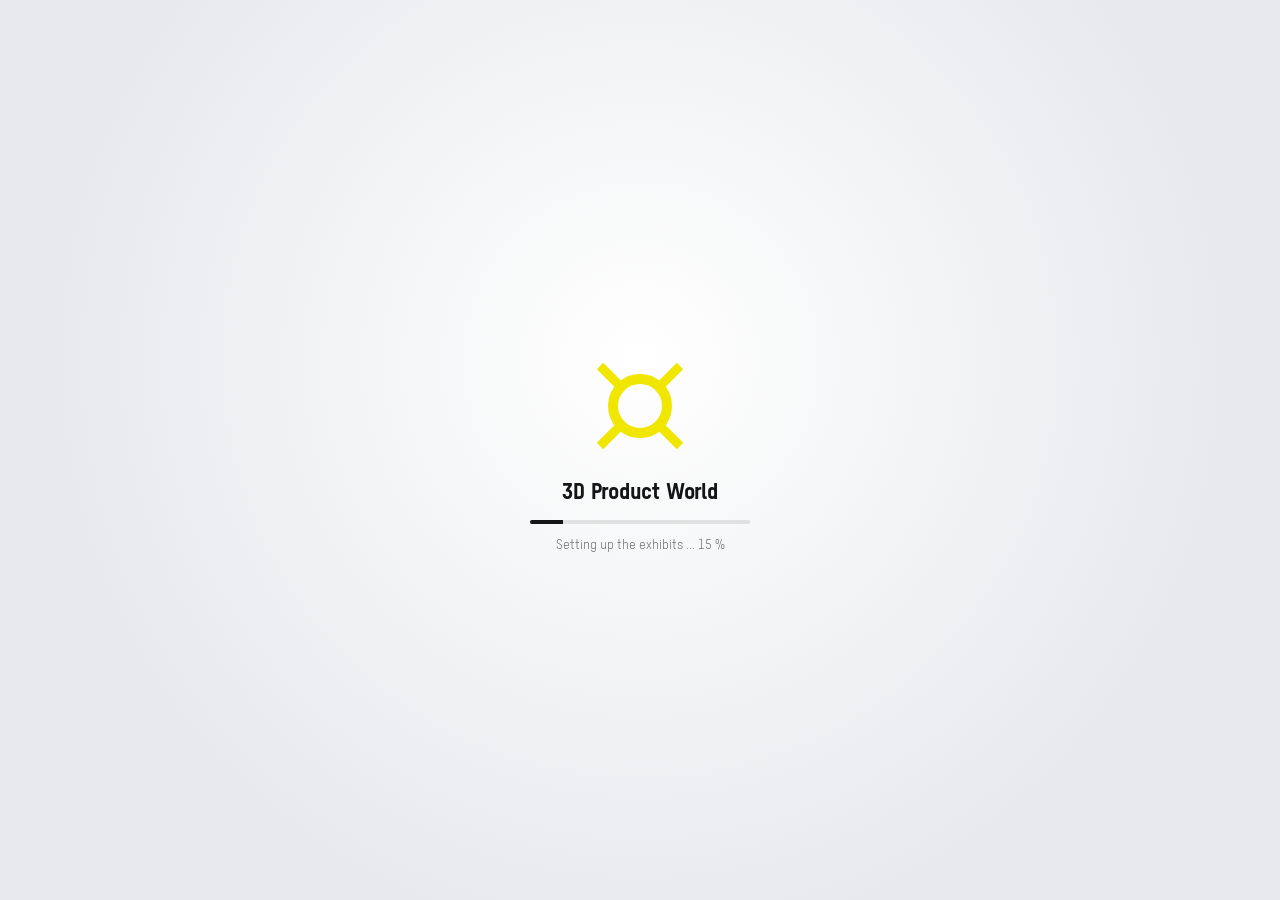
==== commit c750be97: "Flüssigere 3D-Halle: Aufbau in Portionen, adaptive Auflösung - Shader per compileAsync und Texturen " ====
--- a/docs/en-ca/index.html
+++ b/docs/en-ca/index.html
@@ -12,7 +12,7 @@
   <meta property="og:type" content="website">
   <meta name="twitter:card" content="summary_large_image">
   <link rel="icon" href="../assets/img/favicon.ico">
-  <link rel="stylesheet" href="../assets/css/app.css">
+  <link rel="stylesheet" href="../assets/css/app.css?v=e190af527d">
   <script type="importmap">{ "imports": { "three": "../assets/vendor/three.module.min.js" } }</script>
 </head>
 <body>
@@ -54,6 +54,9 @@
             <svg viewBox="0 0 24 24" aria-hidden="true"><circle cx="12" cy="12" r="9"/><path d="M9.5 9.2a2.6 2.6 0 0 1 5 .9c0 1.8-2.5 2.2-2.5 3.9"/><circle cx="12" cy="17.3" r=".6" fill="currentColor"/></svg>
           </button>
         </div>
+        <button class="lang-btn" id="btn-lang" type="button" title="Choose country and language" aria-label="Choose country and language" aria-haspopup="dialog">
+          <svg class="icon" viewBox="0 0 24 24" aria-hidden="true"><circle cx="12" cy="12" r="9"/><path d="M3 12h18M12 3c2.8 3 2.8 15 0 18M12 3c-2.8 3-2.8 15 0 18"/></svg><!--lang-flag--><svg class="flag" viewBox="0 0 9600 4800" width="40" height="20" aria-hidden="true"><path fill="#d52b1e" d="M0 0h9600v4800H0z"/><path fill="#fff" d="M2400 0h4800v4800H2400z"/><path fill="#d52b1e" d="m4890 4430-45-863a95 95 0 0 1 111-98l859 151-116-320a65 65 0 0 1 20-73l941-762-212-99a65 65 0 0 1-34-79l186-572-542 115a65 65 0 0 1-73-38l-105-247-423 454a65 65 0 0 1-111-57l204-1052-327 189a65 65 0 0 1-91-27l-332-652-332 652a65 65 0 0 1-91 27l-327-189 204 1052a65 65 0 0 1-111 57l-423-454-105 247a65 65 0 0 1-73 38l-542-115 186 572a65 65 0 0 1-34 79l-212 99 941 762a65 65 0 0 1 20 73l-116 320 859-151a95 95 0 0 1 111 98l-45 863z"/></svg><!--/lang-flag-->
+        </button>
       </div>
     </header>
 
@@ -189,6 +192,15 @@
       </div>
     </div>
 
+    <div class="help langs" id="langs" hidden role="dialog" aria-modal="true" aria-labelledby="langs-title">
+      <div class="help__card langs__card">
+        <button type="button" class="round round--close help__close" id="langs-close" aria-label="Close"><svg viewBox="0 0 24 24"><path d="M6 6l12 12M18 6 6 18"/></svg></button>
+        <h2 id="langs-title">Choose country and language</h2>
+        <p class="help__lead">The showroom and its product links switch to the ZOLLER website of the selected country.</p>
+        <div class="langs__sites"><!--lang-sites--><a class="lang-site" href="../" hreflang="de-DE" lang="de"><svg class="flag" viewBox="0 0 5 3" width="33" height="20" aria-hidden="true"><path fill="#000" d="M0 0h5v1H0z"/><path fill="#d00" d="M0 1h5v1H0z"/><path fill="#ffce00" d="M0 2h5v1H0z"/></svg><span><b>Deutschland</b><small>Deutsch</small></span></a><a class="lang-site is-current" href="../en-ca/" hreflang="en-CA" lang="en" aria-current=true><svg class="flag" viewBox="0 0 9600 4800" width="40" height="20" aria-hidden="true"><path fill="#d52b1e" d="M0 0h9600v4800H0z"/><path fill="#fff" d="M2400 0h4800v4800H2400z"/><path fill="#d52b1e" d="m4890 4430-45-863a95 95 0 0 1 111-98l859 151-116-320a65 65 0 0 1 20-73l941-762-212-99a65 65 0 0 1-34-79l186-572-542 115a65 65 0 0 1-73-38l-105-247-423 454a65 65 0 0 1-111-57l204-1052-327 189a65 65 0 0 1-91-27l-332-652-332 652a65 65 0 0 1-91 27l-327-189 204 1052a65 65 0 0 1-111 57l-423-454-105 247a65 65 0 0 1-73 38l-542-115 186 572a65 65 0 0 1-34 79l-212 99 941 762a65 65 0 0 1 20 73l-116 320 859-151a95 95 0 0 1 111 98l-45 863z"/></svg><span><b>Canada</b><small>English</small></span></a><a class="lang-site" href="../fr-ca/" hreflang="fr-CA" lang="fr"><svg class="flag" viewBox="0 0 9600 4800" width="40" height="20" aria-hidden="true"><path fill="#d52b1e" d="M0 0h9600v4800H0z"/><path fill="#fff" d="M2400 0h4800v4800H2400z"/><path fill="#d52b1e" d="m4890 4430-45-863a95 95 0 0 1 111-98l859 151-116-320a65 65 0 0 1 20-73l941-762-212-99a65 65 0 0 1-34-79l186-572-542 115a65 65 0 0 1-73-38l-105-247-423 454a65 65 0 0 1-111-57l204-1052-327 189a65 65 0 0 1-91-27l-332-652-332 652a65 65 0 0 1-91 27l-327-189 204 1052a65 65 0 0 1-111 57l-423-454-105 247a65 65 0 0 1-73 38l-542-115 186 572a65 65 0 0 1-34 79l-212 99 941 762a65 65 0 0 1 20 73l-116 320 859-151a95 95 0 0 1 111 98l-45 863z"/></svg><span><b>Canada</b><small>Français</small></span></a><a class="lang-site" href="../es-mx/" hreflang="es-MX" lang="es"><svg class="flag" viewBox="0 0 21 12" width="35" height="20" aria-hidden="true"><path fill="#006847" d="M0 0h7v12H0z"/><path fill="#fff" d="M7 0h7v12H7z"/><path fill="#ce1126" d="M14 0h7v12h-7z"/><ellipse cx="10.5" cy="6" rx="1.7" ry="1.9" fill="#8c5a2b"/><path d="M8.9 7.2c.9 1 2.3 1 3.2 0" fill="none" stroke="#2e7d32" stroke-width=".45"/></svg><span><b>México</b><small>Español</small></span></a><a class="lang-site" href="../en-us/" hreflang="en-US" lang="en"><svg class="flag" viewBox="0 0 247 130" width="38" height="20" aria-hidden="true"><path fill="#b22234" d="M0 0h247v130H0z"/><path stroke="#fff" stroke-width="10" d="M0 15h247M0 35h247M0 55h247M0 75h247M0 95h247M0 115h247"/><path fill="#3c3b6e" d="M0 0h98.8v70H0z"/><path fill="none" stroke="#fff" stroke-width="4.6" stroke-linecap="round" stroke-dasharray="0 16.4" d="M8.2 7h82.1M16.4 14h65.7M8.2 21h82.1M16.4 28h65.7M8.2 35h82.1M16.4 42h65.7M8.2 49h82.1M16.4 56h65.7M8.2 63h82.1"/></svg><span><b>USA</b><small>English</small></span></a><!--/lang-sites--></div>
+      </div>
+    </div>
+
     <div class="loader" id="loader" role="status" aria-live="polite">
       <svg class="loader__mark" viewBox="-60 -60 120 120" aria-hidden="true">
         <circle class="loader__ring" r="27" />
@@ -203,7 +215,7 @@
   </div>
 
   <noscript><p style="padding:2rem;font-family:sans-serif">The 3D Product World requires JavaScript. You can find all products on the <a href="https://mzollercreations.github.io/zoller-canada/products/">ZOLLER website</a>.</p></noscript>
-  <script>window.ZI18N={"Zoller Produktumgebung 3D": "ZOLLER 3D Product World", "Produktumgebung ": "Product World ", "Showroom": "Showroom", "Alle Werkzeugtypen": "All tool types", "Übersicht": "Overview", "Rundgang": "Tour", "Begehen": "Walk", "Themenwelten": "Product worlds", "Lageplan": "Floor plan", "Filter aufheben ×": "Clear filter ×", "Begehen-Modus": "Walk mode", "Sie gehen in Augenhöhe durch die Halle": "You are walking through the hall at eye level", "Beenden": "Exit", "Steuerung": "Controls", "Ziehen": "Drag", " – Halle drehen": " – rotate the hall", "Scrollen": "Scroll", " – zoomen, zum Mauszeiger hin": " – zoom towards the cursor", "Rechts ziehen": "Right-drag", " oder ": " or ", " + Ziehen – verschieben": " + drag – pan", "Klick": "Click", " – Produkt öffnen · ": " – open product · ", "Doppelklick": "Double-click", " – heranzoomen": " – zoom in", " Zoom ": " Zoom ", " Produkte ": " Products ", " Begehen": " Walk", "gehen · ": "walk · ", " schneller": " faster", "drehen (auch ": "turn (also ", " – umsehen": " – look around", "Klick auf den Boden": "Click the floor", " – hingehen": " – walk there", " beendet das Begehen": " ends walk mode", "Wischen": "Swipe", "Zwei Finger spreizen": "Pinch with two fingers", " – zoomen": " – zoom", "Zwei Finger schieben": "Drag with two fingers", " – verschieben": " – pan", "Tippen": "Tap", " – Produkt öffnen": " – open product", "Tippen auf den Boden": "Tap the floor", " – vor / zurück": " – forward / back", "So bewegen Sie sich durch die Halle": "How to move through the hall", "Alle ZOLLER-Produkte stehen in sieben Themenwelten rund um den zentralen Platz mit dem ZOLLER-Symbol.": "All ZOLLER products are arranged in seven product worlds around the central plaza with the ZOLLER symbol.", "Maus": "Mouse", "Rechtsklick / ⇧ + Ziehen": "Right-click / ⇧ + drag", "Scrollen / Trackpad-Pinch": "Scroll / trackpad pinch", " – zoomen zum Mauszeiger": " – zoom towards the cursor", "Doppelklick auf den Boden": "Double-click the floor", "Klick auf Produkt": "Click a product", " – hinfliegen &amp; Details": " – fly there &amp; details", "Klick auf Schild": "Click a sign", " – Themenwelt ansteuern": " – go to product world", "Tastatur": "Keyboard", " – vorheriges / nächstes Produkt": " – previous / next product", " – Themenwelt": " – product world", " – Übersicht · ": " – overview · ", " – Rundgang": " – tour", " – Begehen · ": " – walk · ", " – Suche": " – search", " – schließen / zurück": " – close / back", " – gehen, ": " – walk, ", " – drehen": " – turn", " – dorthin gehen": " – walk there", ": tippen zum Gehen, zwei Finger vor/zurück": ": tap to walk, two fingers forward/back", "Die gelbe Linie am Boden markiert den Ausstellungsbereich – weiter hinaus geht es nicht. Jedes Produkt verlinkt auf seine Seite der ": "The yellow line on the floor marks the exhibition area – you cannot go beyond it. Every product links to its page on the ", "ZOLLER Webseite": "ZOLLER website", "Produktumgebung 3D": "3D Product World", "Showroom wird aufgebaut …": "Setting up the showroom …", "Die Produktumgebung 3D benötigt JavaScript. Alle Produkte finden Sie auf der ": "The 3D Product World requires JavaScript. You can find all products on the ", "Alle ZOLLER-Produkte in einem begehbaren 3D-Showroom – sortiert nach Themenwelten: Einstellen & Messen, Toolmanagement, Prüfen & Messen, Automation, Schrumpftechnik, Werkzeugaufnahmen und Wuchttechnik.": "All ZOLLER products in a walk-through 3D showroom – arranged by product world: presetting & measuring, tool management, inspection & measuring, automation, tool heat shrink technology, tool holders and tool balancing.", "Alle ZOLLER-Produkte in einem begehbaren 3D-Showroom, sortiert nach Themenwelten.": "All ZOLLER products in a walk-through 3D showroom, arranged by product world.", "3D-Showroom mit allen ZOLLER-Produkten": "3D showroom with all ZOLLER products", "Zurück zur ZOLLER Webseite": "Back to the ZOLLER website", "Produkt suchen …": "Search products …", "Produkt suchen": "Search products", "Welche Geräte passen zu Ihrem Werkzeugtyp?": "Which machines suit your tool type?", "Nach Werkzeugtyp filtern": "Filter by tool type", "Ansicht": "View", "Übersicht (H)": "Overview (H)", "Automatischer Rundgang (T)": "Automatic tour (T)", "Rundgang starten": "Start tour", "Halle zu Fuß begehen (G)": "Walk through the hall (G)", "Steuerung (?)": "Controls (?)", "Hilfe zur Steuerung": "Help with the controls", "Themenwelten ein-/ausklappen": "Expand/collapse product worlds", "Lageplan der Halle – klicken zum Hinfliegen": "Floor plan of the hall – click to fly there", "Vorheriges Produkt": "Previous product", "Vorheriges Produkt (←)": "Previous product (←)", "Nächstes Produkt": "Next product", "Nächstes Produkt (→)": "Next product (→)", "Schließen": "Close", "Schließen (Esc)": "Close (Esc)", "Zurück": "Back", "Pause": "Pause", "Weiter": "Next", "Rundgang beenden": "End tour", "Zoom": "Zoom", "Hineinzoomen": "Zoom in", "Hineinzoomen (+)": "Zoom in (+)", "Herauszoomen": "Zoom out", "Herauszoomen (−)": "Zoom out (−)", "Produktübersicht": "Product overview", "Produkte": "products", "Produkt": "product", "Kein Produkt gefunden": "No product found", "{0}: {1} passende Lösung leuchtet in der Halle": "{0}: {1} matching solution lights up in the hall", "{0}: {1} passende Lösungen leuchten in der Halle": "{0}: {1} matching solutions light up in the hall", "Softwarepaket": "Software package", "Zur Produktseite": "Product page", "Im Shop": "In the shop", "Anfragen": "Inquire", "Kamera zum Produkt": "Move the camera to the product", "Im Raum zeigen": "Show in the hall", "Direktlink kopieren": "Copy direct link", "Link": "Link", "Geeignet für": "Suitable for", "Auch zu finden unter": "Also found under", "Ausstattung & Merkmale": "Equipment & features", "Modelle": "Models", "Technische Daten": "Technical data", "Tabellen": "tables", "Mehr erfahren": "Learn more", "Bilder": "Images", "Weitere Seiten zum Produkt": "More pages about the product", "Alle Details auf der Produktseite:": "All details on the product page:", "Kopiert": "Copied", "Weiter abspielen": "Resume", "Weiter heraus geht es nicht – Sie sehen die ganze Halle.": "You can’t zoom out any further – you are seeing the whole hall.", "Rand der Ausstellung erreicht.": "You have reached the edge of the exhibition.", "Hier endet der Ausstellungsbereich.": "The exhibition area ends here.", "Ausgewählt": "Selected", "Klicken für Details": "Click for details", "Themenwelt ansteuern": "Go to product world", "Hier sind alle Produkte als Übersicht – ein Klick öffnet die Details.": "Here are all products as an overview – click to open the details.", "Ihr Browser unterstützt kein WebGL, daher kann der 3D-Showroom nicht angezeigt werden.": "Your browser does not support WebGL, so the 3D showroom cannot be displayed.", "Exponate werden aufgestellt …": "Setting up the exhibits …", "Der 3D-Showroom konnte nicht gestartet werden.": "The 3D showroom could not be started.", "ZOLLER  ·  PRODUKTUMGEBUNG 3D  ·  ": "ZOLLER  ·  3D PRODUCT WORLD  ·  ", "Produktseite": "Product page", "Über 2500 Werkzeugaufnahmen": "More than 2,500 tool holders", "Optional mit »idChip«": "Optionally with »idChip«", "Kompatibel zu ZOLLER TMS": "Compatible with ZOLLER TMS", "Tooling-Shop auf myzoller.com": "Tooling shop on myzoller.com", "Übersicht Werkzeugaufnahmen": "Tool holder overview", "ZOLLER Tooling Solutions: Werkzeugaufnahmen für alle gängigen Schnittstellen – optional mit »idChip« für mehr Prozesssicherheit durch aktuelle Werkzeugdaten. Kompatibel zu ZOLLER TMS Tool Management Solutions.": "ZOLLER Tooling Solutions: tool holders for all common interfaces – optionally with »idChip« for greater process reliability through up-to-date tool data. Compatible with ZOLLER TMS Tool Management Solutions."};window.ZBASE="../";</script>
-  <script type="module" src="../assets/js/main.js"></script>
+  <script>window.ZI18N={"Zoller Produktumgebung 3D": "ZOLLER 3D Product World", "Produktumgebung ": "Product World ", "Showroom": "Showroom", "Alle Werkzeugtypen": "All tool types", "Übersicht": "Overview", "Rundgang": "Tour", "Begehen": "Walk", "Themenwelten": "Product worlds", "Lageplan": "Floor plan", "Filter aufheben ×": "Clear filter ×", "Begehen-Modus": "Walk mode", "Sie gehen in Augenhöhe durch die Halle": "You are walking through the hall at eye level", "Beenden": "Exit", "Steuerung": "Controls", "Ziehen": "Drag", " – Halle drehen": " – rotate the hall", "Scrollen": "Scroll", " – zoomen, zum Mauszeiger hin": " – zoom towards the cursor", "Rechts ziehen": "Right-drag", " oder ": " or ", " + Ziehen – verschieben": " + drag – pan", "Klick": "Click", " – Produkt öffnen · ": " – open product · ", "Doppelklick": "Double-click", " – heranzoomen": " – zoom in", " Zoom ": " Zoom ", " Produkte ": " Products ", " Begehen": " Walk", "gehen · ": "walk · ", " schneller": " faster", "drehen (auch ": "turn (also ", " – umsehen": " – look around", "Klick auf den Boden": "Click the floor", " – hingehen": " – walk there", " beendet das Begehen": " ends walk mode", "Wischen": "Swipe", "Zwei Finger spreizen": "Pinch with two fingers", " – zoomen": " – zoom", "Zwei Finger schieben": "Drag with two fingers", " – verschieben": " – pan", "Tippen": "Tap", " – Produkt öffnen": " – open product", "Tippen auf den Boden": "Tap the floor", " – vor / zurück": " – forward / back", "So bewegen Sie sich durch die Halle": "How to move through the hall", "Alle ZOLLER-Produkte stehen in sieben Themenwelten rund um den zentralen Platz mit dem ZOLLER-Symbol.": "All ZOLLER products are arranged in seven product worlds around the central plaza with the ZOLLER symbol.", "Maus": "Mouse", "Rechtsklick / ⇧ + Ziehen": "Right-click / ⇧ + drag", "Scrollen / Trackpad-Pinch": "Scroll / trackpad pinch", " – zoomen zum Mauszeiger": " – zoom towards the cursor", "Doppelklick auf den Boden": "Double-click the floor", "Klick auf Produkt": "Click a product", " – hinfliegen &amp; Details": " – fly there &amp; details", "Klick auf Schild": "Click a sign", " – Themenwelt ansteuern": " – go to product world", "Tastatur": "Keyboard", " – vorheriges / nächstes Produkt": " – previous / next product", " – Themenwelt": " – product world", " – Übersicht · ": " – overview · ", " – Rundgang": " – tour", " – Begehen · ": " – walk · ", " – Suche": " – search", " – schließen / zurück": " – close / back", " – gehen, ": " – walk, ", " – drehen": " – turn", " – dorthin gehen": " – walk there", ": tippen zum Gehen, zwei Finger vor/zurück": ": tap to walk, two fingers forward/back", "Die gelbe Linie am Boden markiert den Ausstellungsbereich – weiter hinaus geht es nicht. Jedes Produkt verlinkt auf seine Seite der ": "The yellow line on the floor marks the exhibition area – you cannot go beyond it. Every product links to its page on the ", "ZOLLER Webseite": "ZOLLER website", "Produktumgebung 3D": "3D Product World", "Showroom wird aufgebaut …": "Setting up the showroom …", "Die Produktumgebung 3D benötigt JavaScript. Alle Produkte finden Sie auf der ": "The 3D Product World requires JavaScript. You can find all products on the ", "Alle ZOLLER-Produkte in einem begehbaren 3D-Showroom – sortiert nach Themenwelten: Einstellen & Messen, Toolmanagement, Prüfen & Messen, Automation, Schrumpftechnik, Werkzeugaufnahmen und Wuchttechnik.": "All ZOLLER products in a walk-through 3D showroom – arranged by product world: presetting & measuring, tool management, inspection & measuring, automation, tool heat shrink technology, tool holders and tool balancing.", "Alle ZOLLER-Produkte in einem begehbaren 3D-Showroom, sortiert nach Themenwelten.": "All ZOLLER products in a walk-through 3D showroom, arranged by product world.", "3D-Showroom mit allen ZOLLER-Produkten": "3D showroom with all ZOLLER products", "Zurück zur ZOLLER Webseite": "Back to the ZOLLER website", "Produkt suchen …": "Search products …", "Produkt suchen": "Search products", "Welche Geräte passen zu Ihrem Werkzeugtyp?": "Which machines suit your tool type?", "Nach Werkzeugtyp filtern": "Filter by tool type", "Ansicht": "View", "Übersicht (H)": "Overview (H)", "Automatischer Rundgang (T)": "Automatic tour (T)", "Rundgang starten": "Start tour", "Halle zu Fuß begehen (G)": "Walk through the hall (G)", "Steuerung (?)": "Controls (?)", "Hilfe zur Steuerung": "Help with the controls", "Themenwelten ein-/ausklappen": "Expand/collapse product worlds", "Lageplan der Halle – klicken zum Hinfliegen": "Floor plan of the hall – click to fly there", "Vorheriges Produkt": "Previous product", "Vorheriges Produkt (←)": "Previous product (←)", "Nächstes Produkt": "Next product", "Nächstes Produkt (→)": "Next product (→)", "Schließen": "Close", "Schließen (Esc)": "Close (Esc)", "Zurück": "Back", "Pause": "Pause", "Weiter": "Next", "Rundgang beenden": "End tour", "Zoom": "Zoom", "Hineinzoomen": "Zoom in", "Hineinzoomen (+)": "Zoom in (+)", "Herauszoomen": "Zoom out", "Herauszoomen (−)": "Zoom out (−)", "Produktübersicht": "Product overview", "Produkte": "products", "Produkt": "product", "Kein Produkt gefunden": "No product found", "{0}: {1} passende Lösung leuchtet in der Halle": "{0}: {1} matching solution lights up in the hall", "{0}: {1} passende Lösungen leuchten in der Halle": "{0}: {1} matching solutions light up in the hall", "Softwarepaket": "Software package", "Zur Produktseite": "Product page", "Im Shop": "In the shop", "Anfragen": "Inquire", "Kamera zum Produkt": "Move the camera to the product", "Im Raum zeigen": "Show in the hall", "Direktlink kopieren": "Copy direct link", "Link": "Link", "Geeignet für": "Suitable for", "Auch zu finden unter": "Also found under", "Ausstattung & Merkmale": "Equipment & features", "Modelle": "Models", "Technische Daten": "Technical data", "Tabellen": "tables", "Mehr erfahren": "Learn more", "Bilder": "Images", "Weitere Seiten zum Produkt": "More pages about the product", "Alle Details auf der Produktseite:": "All details on the product page:", "Kopiert": "Copied", "Weiter abspielen": "Resume", "Weiter heraus geht es nicht – Sie sehen die ganze Halle.": "You can’t zoom out any further – you are seeing the whole hall.", "Rand der Ausstellung erreicht.": "You have reached the edge of the exhibition.", "Hier endet der Ausstellungsbereich.": "The exhibition area ends here.", "Ausgewählt": "Selected", "Klicken für Details": "Click for details", "Themenwelt ansteuern": "Go to product world", "Hier sind alle Produkte als Übersicht – ein Klick öffnet die Details.": "Here are all products as an overview – click to open the details.", "Ihr Browser unterstützt kein WebGL, daher kann der 3D-Showroom nicht angezeigt werden.": "Your browser does not support WebGL, so the 3D showroom cannot be displayed.", "Exponate werden aufgestellt …": "Setting up the exhibits …", "Der 3D-Showroom konnte nicht gestartet werden.": "The 3D showroom could not be started.", "ZOLLER  ·  PRODUKTUMGEBUNG 3D  ·  ": "ZOLLER  ·  3D PRODUCT WORLD  ·  ", "Produktseite": "Product page", "Über 2500 Werkzeugaufnahmen": "More than 2,500 tool holders", "Optional mit »idChip«": "Optionally with »idChip«", "Kompatibel zu ZOLLER TMS": "Compatible with ZOLLER TMS", "Tooling-Shop auf myzoller.com": "Tooling shop on myzoller.com", "Übersicht Werkzeugaufnahmen": "Tool holder overview", "ZOLLER Tooling Solutions: Werkzeugaufnahmen für alle gängigen Schnittstellen – optional mit »idChip« für mehr Prozesssicherheit durch aktuelle Werkzeugdaten. Kompatibel zu ZOLLER TMS Tool Management Solutions.": "ZOLLER Tooling Solutions: tool holders for all common interfaces – optionally with »idChip« for greater process reliability through up-to-date tool data. Compatible with ZOLLER TMS Tool Management Solutions.", "Land und Sprache wählen": "Choose country and language", "Showroom und Produktlinks wechseln zur ZOLLER Webseite des gewählten Landes.": "The showroom and its product links switch to the ZOLLER website of the selected country."};window.ZBASE="../";</script>
+  <script type="module" src="../assets/js/main.js?v=e190af527d"></script>
 </body>
 </html>
--- a/docs/assets/css/app.css
+++ b/docs/assets/css/app.css
@@ -79,6 +79,10 @@
 .btn-icon.is-on { background: var(--ink); color: #fff; }
 .btn-icon.is-on svg { color: var(--yellow); }
 #btn-help { padding: 0 10px; }
+/* Land und Sprache: Weltkugel + Flagge der aktuellen Fassung (wie auf der ZOLLER Webseite) */
+.lang-btn { display: flex; align-items: center; gap: 8px; height: 46px; padding: 0 14px 0 13px; border: 0; border-radius: 999px; background: var(--glass-strong); box-shadow: var(--shadow); flex: none; transition: background .2s; }
+.lang-btn:hover { background: #fff; }
+.lang-btn .flag { width: auto; height: 16px; flex: none; border-radius: 2px; box-shadow: 0 0 0 1px rgba(20, 21, 23, .14); }
 
 /* ------------------------------------------------------------ Themenwelten-Dock */
 .dock { position: absolute; left: var(--gap); top: 92px; width: 300px; max-height: calc(100% - 92px - 260px); display: flex; flex-direction: column; background: var(--glass); backdrop-filter: blur(14px); border-radius: var(--radius); box-shadow: var(--shadow); z-index: 15; overflow: hidden; transition: transform .5s var(--ease), opacity .3s; }
@@ -301,6 +305,15 @@
 .help__grid ul { margin: 0; padding: 0; list-style: none; font-size: 14px; line-height: 1.45; color: var(--ink-2); }
 .help__grid li { padding: 4px 0; }
 .help__note { margin: 18px 0 0; font-size: 13px; color: var(--muted); }
+.langs__card { width: min(700px, 100%); }
+.langs__sites { display: grid; grid-template-columns: repeat(auto-fill, minmax(190px, 1fr)); gap: 10px; margin-top: 22px; }
+.lang-site { display: flex; align-items: center; gap: 12px; padding: 12px 14px; border-radius: 16px; background: #f3f4f5; text-decoration: none; transition: box-shadow .2s, background .2s; }
+.lang-site:hover { box-shadow: inset 0 0 0 1.5px var(--ink); }
+.lang-site.is-current { background: var(--yellow); }
+.lang-site .flag { width: auto; height: 20px; flex: none; border-radius: 3px; box-shadow: 0 0 0 1px rgba(20, 21, 23, .12); }
+.lang-site span { display: flex; flex-direction: column; gap: 2px; line-height: 1.2; }
+.lang-site b { font-size: 16px; }
+.lang-site small { font-size: 13px; color: var(--ink-2); }
 
 /* ------------------------------------------------------------ Ladebildschirm */
 .loader { position: fixed; inset: 0; z-index: 70; display: flex; flex-direction: column; align-items: center; justify-content: center; gap: 14px; background: radial-gradient(circle at 50% 40%, #ffffff, #e7e9ec 70%); transition: opacity .9s var(--ease), visibility .9s; }
@@ -357,7 +370,11 @@
 }
 @media (max-width: 760px) {
   :root { --gap: 12px; --dock-h: 58px; }
-  .seg { position: fixed; right: var(--gap); top: 206px; flex-direction: column; padding: 4px; border-radius: 26px; }
+  .seg { position: fixed; right: var(--gap); top: 262px; flex-direction: column; padding: 4px; border-radius: 26px; }
+  /* Länder-Knopf: in der rechten Spalte über den Ansichts-Knöpfen (oben fehlt neben Logo, Titel und Suche der Platz) */
+  .lang-btn { position: fixed; right: var(--gap); top: 206px; width: 48px; height: 48px; padding: 0; flex-direction: column; justify-content: center; gap: 4px; border-radius: 24px; }
+  .lang-btn .icon { width: 16px; height: 16px; }
+  .lang-btn .flag { height: 12px; }
   .seg .btn-icon { width: 42px; height: 42px; padding: 0; justify-content: center; }
   .dock__head { cursor: pointer; padding: 16px 14px 14px 20px; }
   .dock.is-collapsed .dock__head { padding-bottom: 14px; }
@@ -381,7 +398,7 @@
   .walkhint span { display: none; }
   .controls { top: 74px; right: auto; left: var(--gap); bottom: auto; align-items: flex-start; flex-direction: column-reverse; }
   .app.is-walk .controls { top: 128px; }
-  .controls .zoom { position: fixed; right: var(--gap); top: 380px; }
+  .controls .zoom { position: fixed; right: var(--gap); top: 410px; }
   .legend { width: min(270px, calc(100vw - 170px)); }
   .legend__list { font-size: 12.5px; }
   .toast { top: auto; bottom: calc(var(--dock-h) + 30px + var(--safe-b)); white-space: normal; max-width: calc(100vw - 32px); }
@@ -390,8 +407,8 @@
   .panel { top: auto; height: 68vh; width: 100%; border-radius: 26px 26px 0 0; transform: translateY(104%); box-shadow: 0 -10px 50px rgba(20,22,26,.2); }
   .panel.is-open { transform: none; }
   .app.panel-open .dock { transform: translateY(120%); opacity: 0; }
-  .app.panel-open .minimap, .app.panel-open .seg, .app.panel-open .hint, .app.panel-open .controls { opacity: 0; pointer-events: none; }
-  .minimap, .seg, .controls { transition: opacity .3s; }
+  .app.panel-open .minimap, .app.panel-open .seg, .app.panel-open .lang-btn, .app.panel-open .hint, .app.panel-open .controls { opacity: 0; pointer-events: none; }
+  .minimap, .seg, .lang-btn, .controls { transition: opacity .3s; }
   .p-hero { aspect-ratio: 1.6; }
 
   .help__grid { grid-template-columns: 1fr; }
